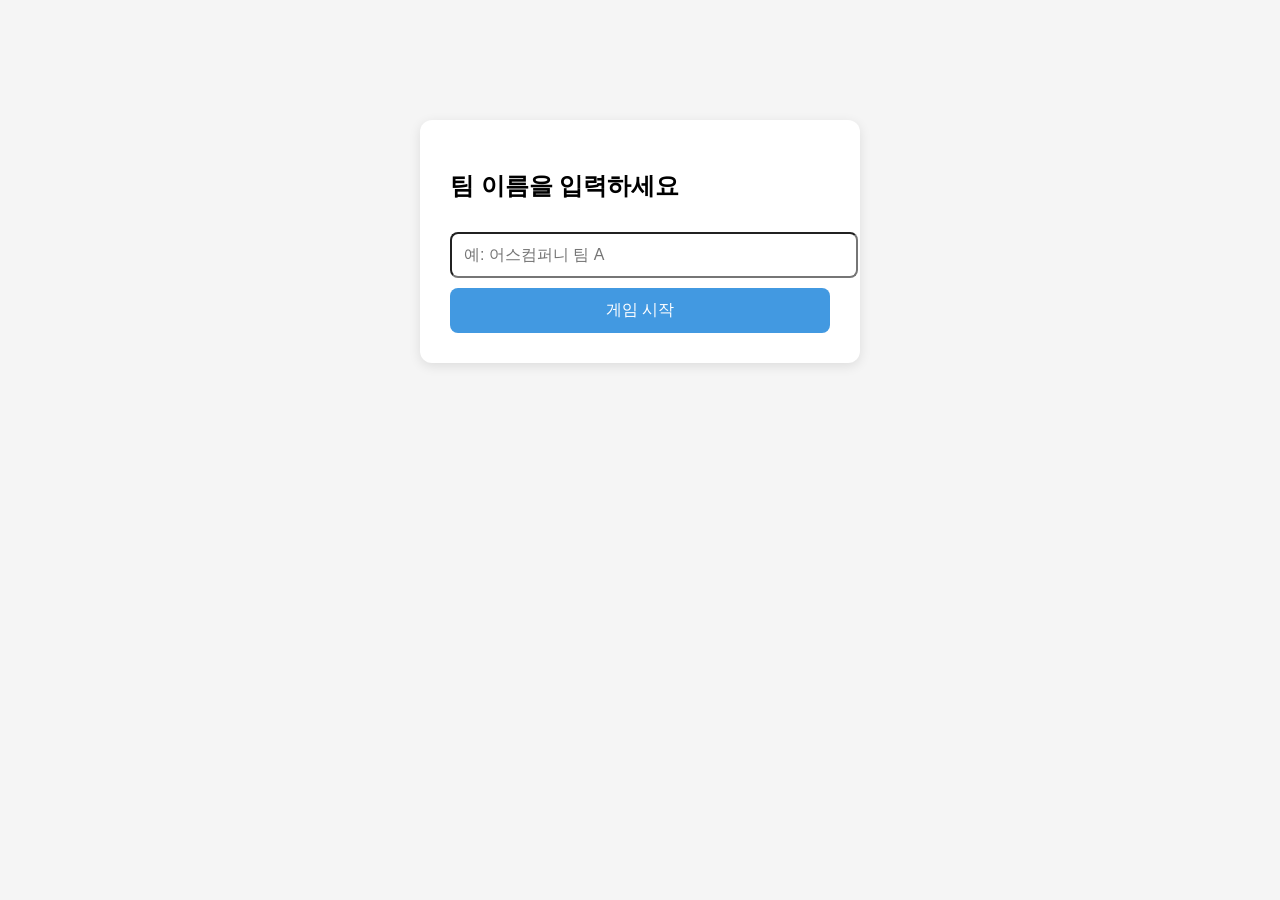
==== static/index.html @ 648f26be "Update static/index.html" ====
<!DOCTYPE html>
<html lang="ko">
<head>
<meta charset="UTF-8">
<title>팀 이름 입력</title>
<style>
body { font-family: Arial; display:flex; justify-content:center; margin-top:120px; background:#f5f5f5; }
.box { width:380px; padding:30px; background:white; border-radius:12px; box-shadow:0 3px 12px rgba(0,0,0,0.1); }
input, button { width:100%; padding:12px; margin-top:10px; border-radius:8px; font-size:16px; }
button { background:#4299e1; color:white; border:none; cursor:pointer; }
button:hover { background:#3182ce; }
</style>
</head>

<body>
<div class="box">
    <h2>팀 이름을 입력하세요</h2>
    <input id="team" placeholder="예: 어스컴퍼니 팀 A">
    <button onclick="goGame()">게임 시작</button>
</div>

<script>
function goGame() {
    const t = document.getElementById("team").value.trim();
    if (!t) { alert("팀 이름을 입력하세요"); return; }
    localStorage.setItem("team_name", t);
    location.href = "/game";
}
</script>

</body>
</html>
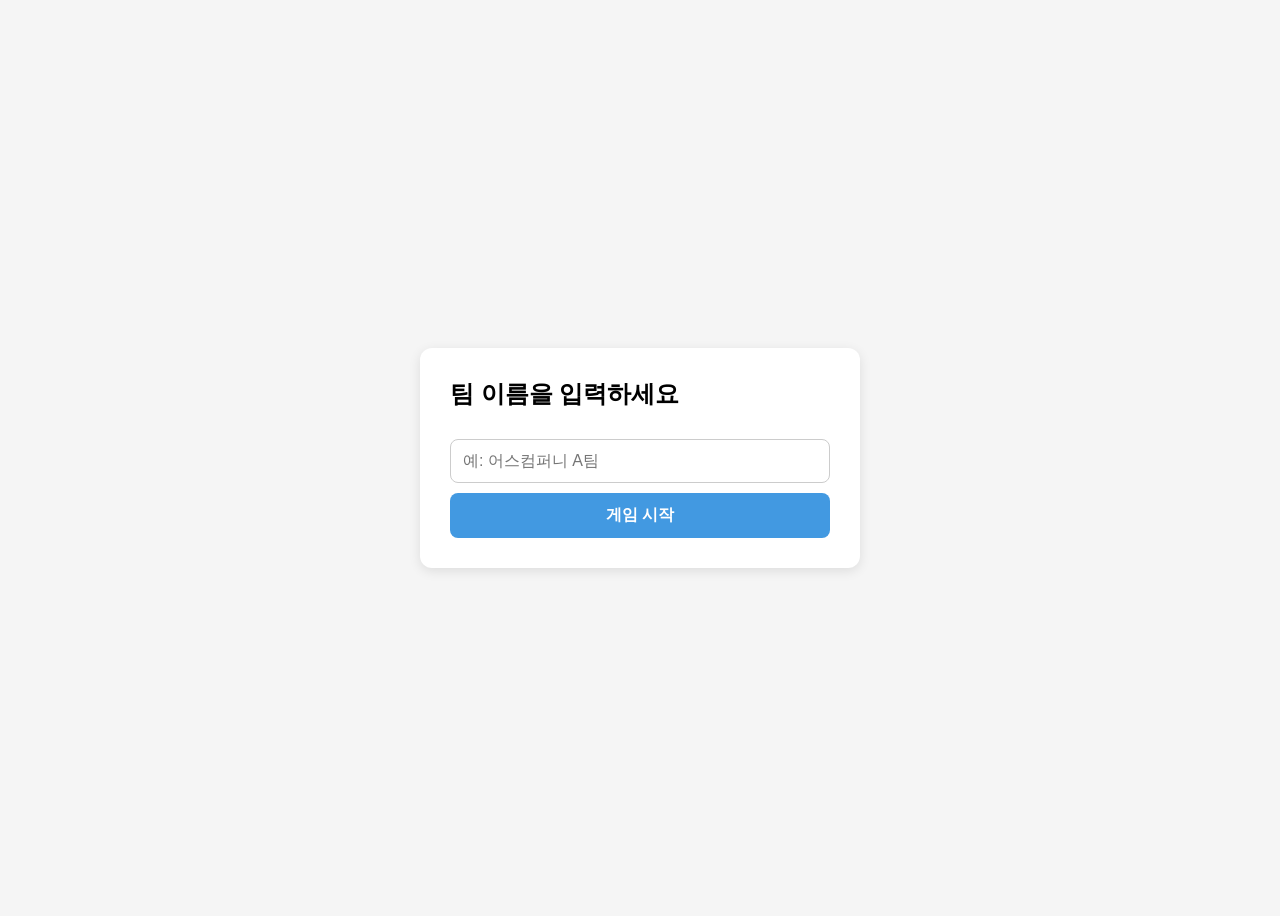
==== commit f013023a: "Update static/index.html" ====
--- a/static/index.html
+++ b/static/index.html
@@ -4,29 +4,65 @@
 <meta charset="UTF-8">
 <title>팀 이름 입력</title>
 <style>
-body { font-family: Arial; display:flex; justify-content:center; margin-top:120px; background:#f5f5f5; }
-.box { width:380px; padding:30px; background:white; border-radius:12px; box-shadow:0 3px 12px rgba(0,0,0,0.1); }
-input, button { width:100%; padding:12px; margin-top:10px; border-radius:8px; font-size:16px; }
-button { background:#4299e1; color:white; border:none; cursor:pointer; }
-button:hover { background:#3182ce; }
+body {
+    font-family: Arial, sans-serif;
+    background: #f5f5f5;
+    display: flex;
+    justify-content: center;
+    align-items: center;
+    height: 100vh;
+}
+.box {
+    width: 380px;
+    padding: 30px;
+    background: white;
+    border-radius: 12px;
+    box-shadow: 0 3px 12px rgba(0,0,0,0.1);
+}
+h2 {
+    margin-top: 0;
+}
+input, button {
+    width: 100%;
+    padding: 12px;
+    margin-top: 10px;
+    border-radius: 8px;
+    font-size: 16px;
+    box-sizing: border-box;
+}
+input {
+    border: 1px solid #ccc;
+}
+button {
+    background: #4299e1;
+    color: white;
+    border: none;
+    cursor: pointer;
+    font-weight: bold;
+}
+button:hover {
+    background: #3182ce;
+}
 </style>
 </head>
 
 <body>
 <div class="box">
     <h2>팀 이름을 입력하세요</h2>
-    <input id="team" placeholder="예: 어스컴퍼니 팀 A">
+    <input id="team" placeholder="예: 어스컴퍼니 A팀">
     <button onclick="goGame()">게임 시작</button>
 </div>
 
 <script>
 function goGame() {
     const t = document.getElementById("team").value.trim();
-    if (!t) { alert("팀 이름을 입력하세요"); return; }
+    if (!t) {
+        alert("팀 이름을 입력하세요.");
+        return;
+    }
     localStorage.setItem("team_name", t);
     location.href = "/game";
 }
 </script>
-
 </body>
 </html>
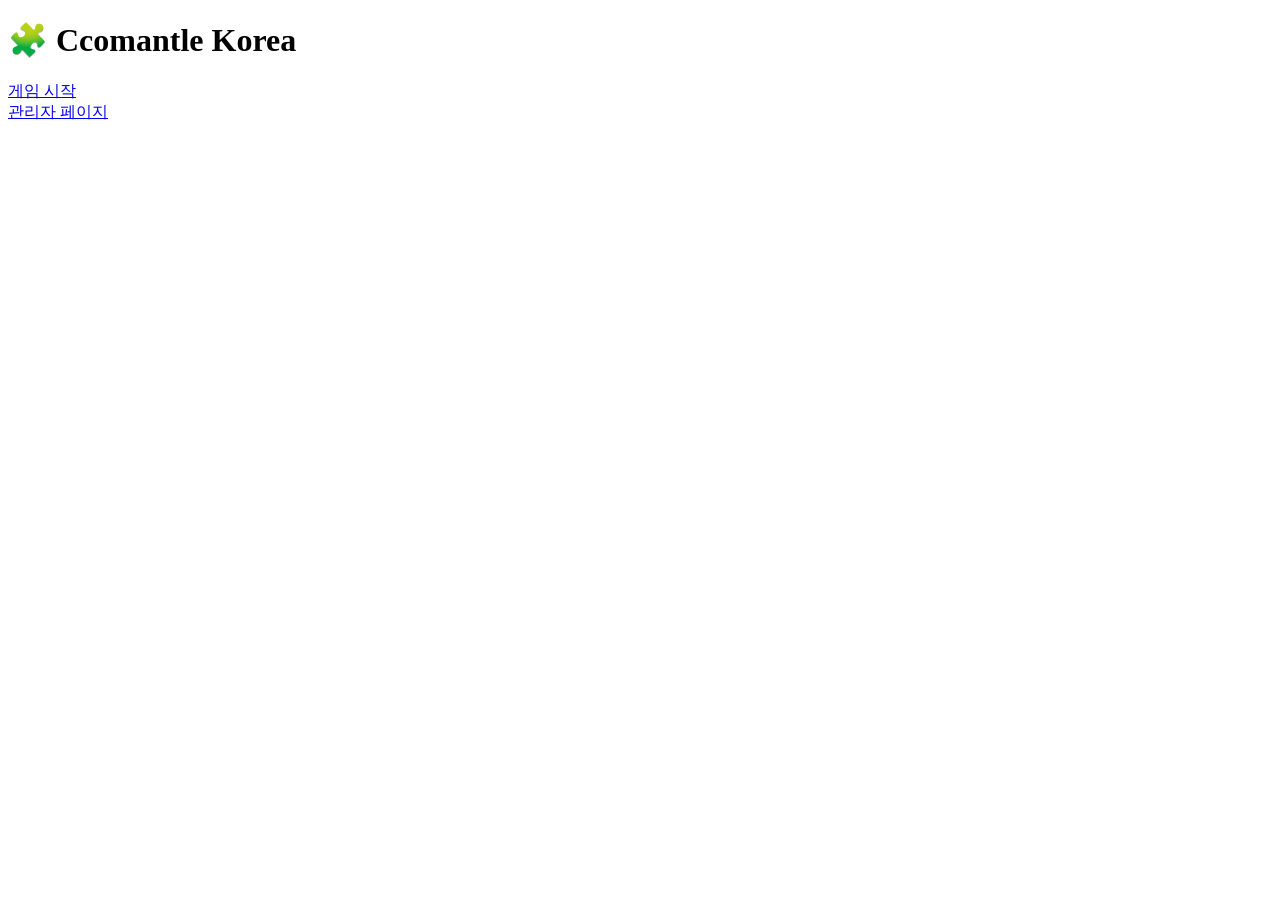
==== commit 1fef1c61: "Update static/index.html" ====
--- a/static/index.html
+++ b/static/index.html
@@ -1,68 +1,12 @@
 <!DOCTYPE html>
-<html lang="ko">
+<html>
 <head>
-<meta charset="UTF-8">
-<title>팀 이름 입력</title>
-<style>
-body {
-    font-family: Arial, sans-serif;
-    background: #f5f5f5;
-    display: flex;
-    justify-content: center;
-    align-items: center;
-    height: 100vh;
-}
-.box {
-    width: 380px;
-    padding: 30px;
-    background: white;
-    border-radius: 12px;
-    box-shadow: 0 3px 12px rgba(0,0,0,0.1);
-}
-h2 {
-    margin-top: 0;
-}
-input, button {
-    width: 100%;
-    padding: 12px;
-    margin-top: 10px;
-    border-radius: 8px;
-    font-size: 16px;
-    box-sizing: border-box;
-}
-input {
-    border: 1px solid #ccc;
-}
-button {
-    background: #4299e1;
-    color: white;
-    border: none;
-    cursor: pointer;
-    font-weight: bold;
-}
-button:hover {
-    background: #3182ce;
-}
-</style>
+    <meta charset="UTF-8">
+    <title>Ccomantle Korea</title>
 </head>
-
 <body>
-<div class="box">
-    <h2>팀 이름을 입력하세요</h2>
-    <input id="team" placeholder="예: 어스컴퍼니 A팀">
-    <button onclick="goGame()">게임 시작</button>
-</div>
-
-<script>
-function goGame() {
-    const t = document.getElementById("team").value.trim();
-    if (!t) {
-        alert("팀 이름을 입력하세요.");
-        return;
-    }
-    localStorage.setItem("team_name", t);
-    location.href = "/game";
-}
-</script>
+    <h1>🧩 Ccomantle Korea</h1>
+    <a href="/game">게임 시작</a><br>
+    <a href="/admin">관리자 페이지</a>
 </body>
 </html>
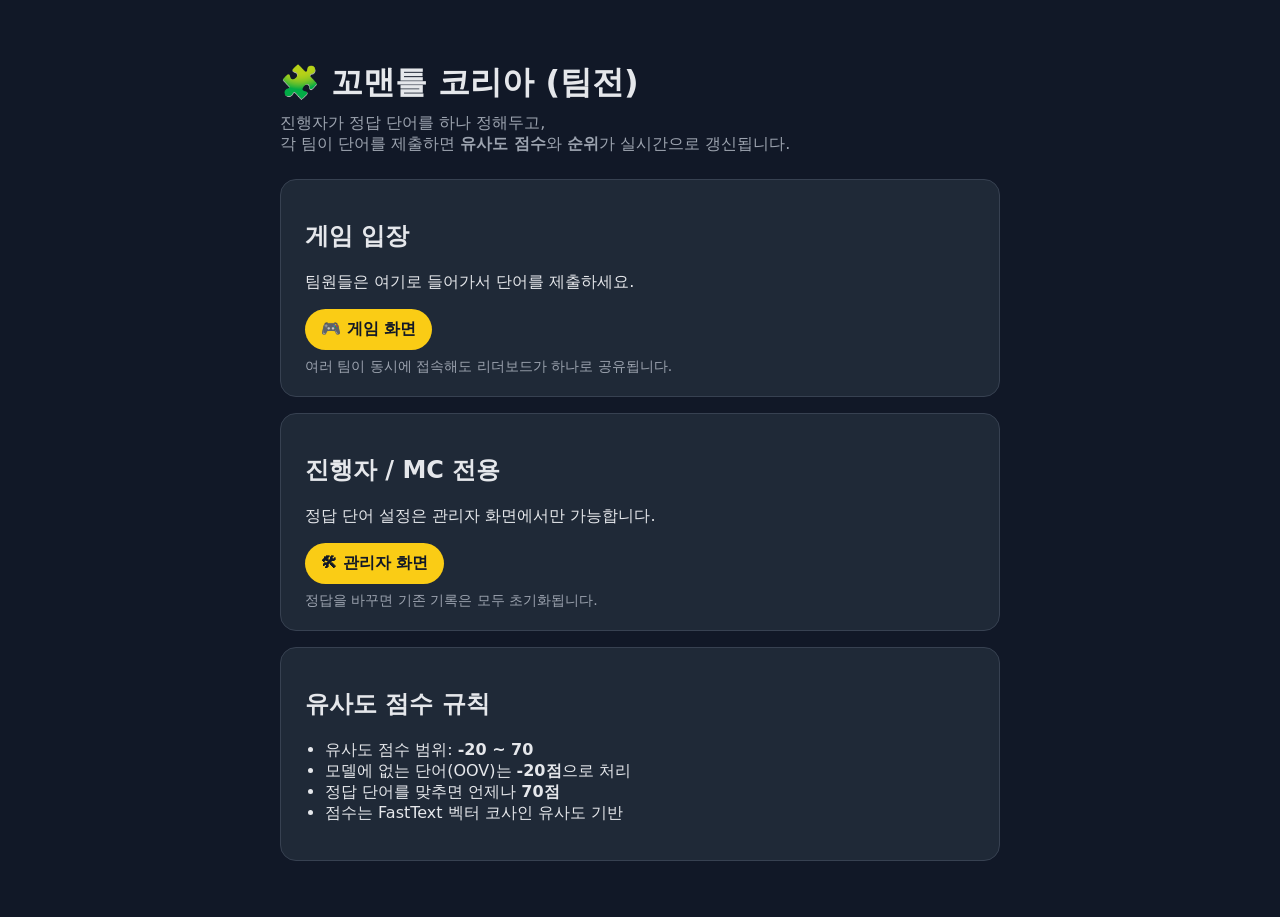
==== commit e0f07fb0: "Update static/index.html" ====
--- a/static/index.html
+++ b/static/index.html
@@ -1,12 +1,86 @@
 <!DOCTYPE html>
-<html>
+<html lang="ko">
 <head>
-    <meta charset="UTF-8">
-    <title>Ccomantle Korea</title>
+    <meta charset="UTF-8" />
+    <title>꼬맨틀 코리아 - 메인</title>
+    <style>
+        body {
+            font-family: system-ui, -apple-system, BlinkMacSystemFont, "Segoe UI", sans-serif;
+            margin: 0;
+            padding: 40px 24px;
+            background: #111827;
+            color: #e5e7eb;
+        }
+        .container {
+            max-width: 720px;
+            margin: 0 auto;
+        }
+        h1 {
+            font-size: 32px;
+            margin-bottom: 8px;
+        }
+        .subtitle {
+            color: #9ca3af;
+            margin-bottom: 24px;
+        }
+        .card {
+            background: #1f2937;
+            border-radius: 16px;
+            padding: 20px 24px;
+            margin-bottom: 16px;
+            border: 1px solid #374151;
+        }
+        a.button {
+            display: inline-block;
+            padding: 10px 16px;
+            border-radius: 9999px;
+            text-decoration: none;
+            color: #111827;
+            background: #facc15;
+            font-weight: 600;
+            margin-right: 8px;
+        }
+        .hint {
+            font-size: 14px;
+            color: #9ca3af;
+            margin-top: 8px;
+        }
+        ul {
+            padding-left: 20px;
+        }
+    </style>
 </head>
 <body>
-    <h1>🧩 Ccomantle Korea</h1>
-    <a href="/game">게임 시작</a><br>
-    <a href="/admin">관리자 페이지</a>
+<div class="container">
+    <h1>🧩 꼬맨틀 코리아 (팀전)</h1>
+    <div class="subtitle">
+        진행자가 정답 단어를 하나 정해두고,<br />
+        각 팀이 단어를 제출하면 <strong>유사도 점수</strong>와 <strong>순위</strong>가 실시간으로 갱신됩니다.
+    </div>
+
+    <div class="card">
+        <h2>게임 입장</h2>
+        <p>팀원들은 여기로 들어가서 단어를 제출하세요.</p>
+        <a href="/game" class="button">🎮 게임 화면</a>
+        <div class="hint">여러 팀이 동시에 접속해도 리더보드가 하나로 공유됩니다.</div>
+    </div>
+
+    <div class="card">
+        <h2>진행자 / MC 전용</h2>
+        <p>정답 단어 설정은 관리자 화면에서만 가능합니다.</p>
+        <a href="/admin" class="button">🛠 관리자 화면</a>
+        <div class="hint">정답을 바꾸면 기존 기록은 모두 초기화됩니다.</div>
+    </div>
+
+    <div class="card">
+        <h2>유사도 점수 규칙</h2>
+        <ul>
+            <li>유사도 점수 범위: <strong>-20 ~ 70</strong></li>
+            <li>모델에 없는 단어(OOV)는 <strong>-20점</strong>으로 처리</li>
+            <li>정답 단어를 맞추면 언제나 <strong>70점</strong></li>
+            <li>점수는 FastText 벡터 코사인 유사도 기반</li>
+        </ul>
+    </div>
+</div>
 </body>
 </html>
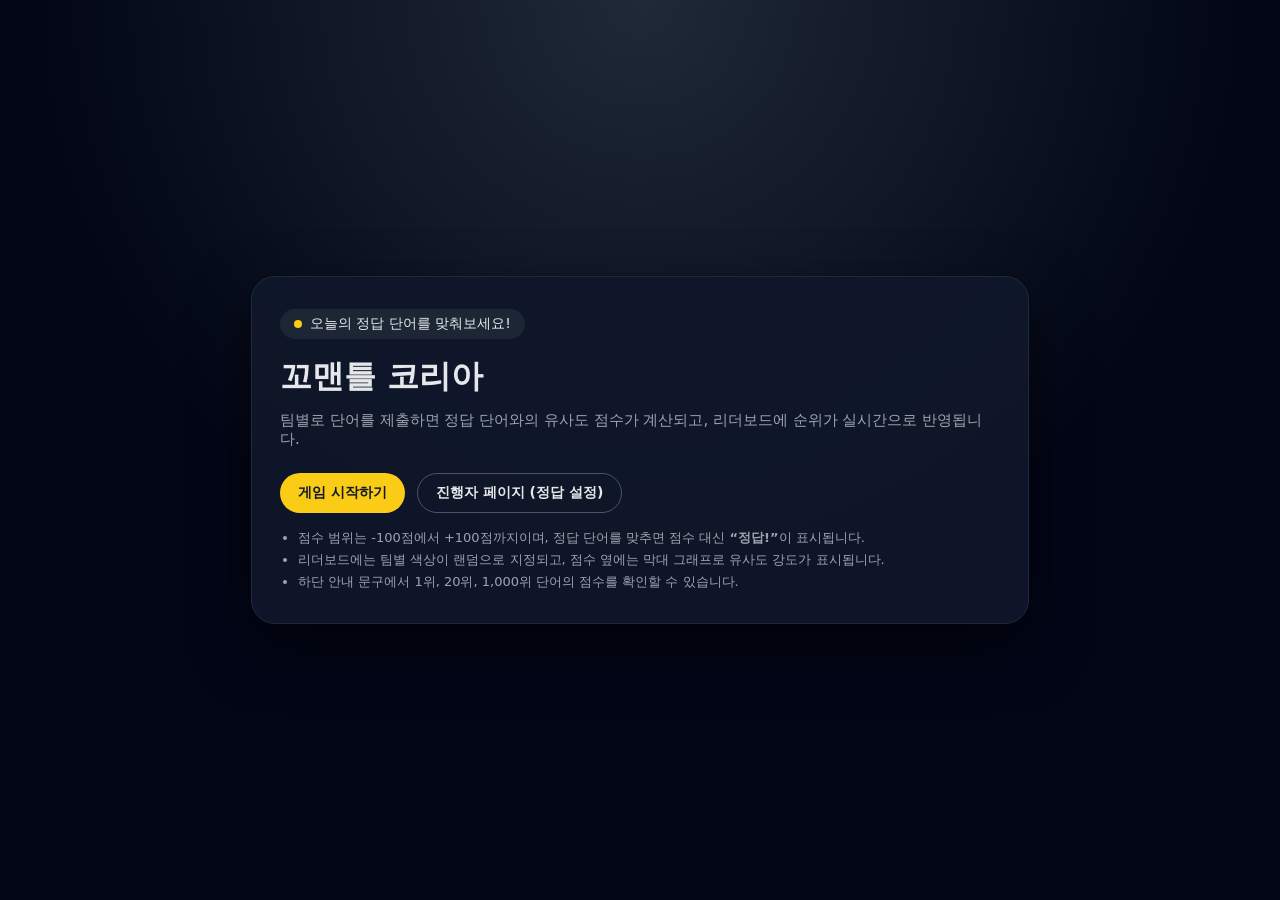
==== commit 1aab85f8: "Update static/index.html" ====
--- a/static/index.html
+++ b/static/index.html
@@ -2,85 +2,110 @@
 <html lang="ko">
 <head>
     <meta charset="UTF-8" />
-    <title>꼬맨틀 코리아 - 메인</title>
+    <title>꼬맨틀 코리아</title>
     <style>
         body {
+            margin: 0;
+            padding: 0;
             font-family: system-ui, -apple-system, BlinkMacSystemFont, "Segoe UI", sans-serif;
-            margin: 0;
-            padding: 40px 24px;
-            background: #111827;
+            background: radial-gradient(circle at top, #1f2937 0, #020617 55%);
             color: #e5e7eb;
+            min-height: 100vh;
+            display: flex;
+            align-items: center;
+            justify-content: center;
         }
         .container {
             max-width: 720px;
-            margin: 0 auto;
+            padding: 32px 28px;
+            border-radius: 24px;
+            background: rgba(15, 23, 42, 0.95);
+            border: 1px solid #1f2937;
+            box-shadow: 0 24px 60px rgba(0, 0, 0, 0.6);
         }
         h1 {
             font-size: 32px;
-            margin-bottom: 8px;
+            margin: 0 0 12px 0;
         }
         .subtitle {
+            font-size: 15px;
             color: #9ca3af;
             margin-bottom: 24px;
         }
-        .card {
-            background: #1f2937;
-            border-radius: 16px;
-            padding: 20px 24px;
+        .tagline {
+            font-size: 14px;
+            color: #e5e7eb;
+            background: rgba(31, 41, 55, 0.9);
+            border-radius: 9999px;
+            display: inline-flex;
+            align-items: center;
+            gap: 8px;
+            padding: 6px 14px;
             margin-bottom: 16px;
-            border: 1px solid #374151;
+        }
+        .tag-dot {
+            width: 8px;
+            height: 8px;
+            border-radius: 9999px;
+            background: #facc15;
+        }
+        .btn-row {
+            display: flex;
+            gap: 12px;
+            margin-top: 12px;
         }
         a.button {
-            display: inline-block;
-            padding: 10px 16px;
+            display: inline-flex;
+            align-items: center;
+            justify-content: center;
+            padding: 10px 18px;
             border-radius: 9999px;
             text-decoration: none;
+            font-size: 14px;
+            font-weight: 600;
+            cursor: pointer;
+        }
+        a.button-primary {
+            background: #facc15;
             color: #111827;
-            background: #facc15;
-            font-weight: 600;
-            margin-right: 8px;
         }
-        .hint {
-            font-size: 14px;
-            color: #9ca3af;
-            margin-top: 8px;
+        a.button-outline {
+            background: transparent;
+            color: #e5e7eb;
+            border: 1px solid #4b5563;
         }
         ul {
-            padding-left: 20px;
+            margin: 16px 0 0 18px;
+            padding: 0;
+            font-size: 13px;
+            color: #9ca3af;
+        }
+        li + li {
+            margin-top: 4px;
         }
     </style>
 </head>
 <body>
 <div class="container">
-    <h1>🧩 꼬맨틀 코리아 (팀전)</h1>
+    <div class="tagline">
+        <span class="tag-dot"></span>
+        오늘의 정답 단어를 맞춰보세요!
+    </div>
+    <h1>꼬맨틀 코리아</h1>
     <div class="subtitle">
-        진행자가 정답 단어를 하나 정해두고,<br />
-        각 팀이 단어를 제출하면 <strong>유사도 점수</strong>와 <strong>순위</strong>가 실시간으로 갱신됩니다.
+        팀별로 단어를 제출하면 정답 단어와의 유사도 점수가 계산되고, 리더보드에 순위가 실시간으로 반영됩니다.
     </div>
 
-    <div class="card">
-        <h2>게임 입장</h2>
-        <p>팀원들은 여기로 들어가서 단어를 제출하세요.</p>
-        <a href="/game" class="button">🎮 게임 화면</a>
-        <div class="hint">여러 팀이 동시에 접속해도 리더보드가 하나로 공유됩니다.</div>
+    <div class="btn-row">
+        <a href="/game" class="button button-primary">게임 시작하기</a>
+        <a href="/admin" class="button button-outline">진행자 페이지 (정답 설정)</a>
     </div>
 
-    <div class="card">
-        <h2>진행자 / MC 전용</h2>
-        <p>정답 단어 설정은 관리자 화면에서만 가능합니다.</p>
-        <a href="/admin" class="button">🛠 관리자 화면</a>
-        <div class="hint">정답을 바꾸면 기존 기록은 모두 초기화됩니다.</div>
-    </div>
-
-    <div class="card">
-        <h2>유사도 점수 규칙</h2>
-        <ul>
-            <li>유사도 점수 범위: <strong>-20 ~ 70</strong></li>
-            <li>모델에 없는 단어(OOV)는 <strong>-20점</strong>으로 처리</li>
-            <li>정답 단어를 맞추면 언제나 <strong>70점</strong></li>
-            <li>점수는 FastText 벡터 코사인 유사도 기반</li>
-        </ul>
-    </div>
+    <ul>
+        <li>점수 범위는 -100점에서 +100점까지이며, 정답 단어를 맞추면 점수 대신 <strong>“정답!”</strong>이 표시됩니다.</li>
+        <li>리더보드에는 팀별 색상이 랜덤으로 지정되고, 점수 옆에는 막대 그래프로 유사도 강도가 표시됩니다.</li>
+        <li>하단 안내 문구에서 1위, 20위, 1,000위 단어의 점수를 확인할 수 있습니다.</li>
+    </ul>
 </div>
 </body>
 </html>
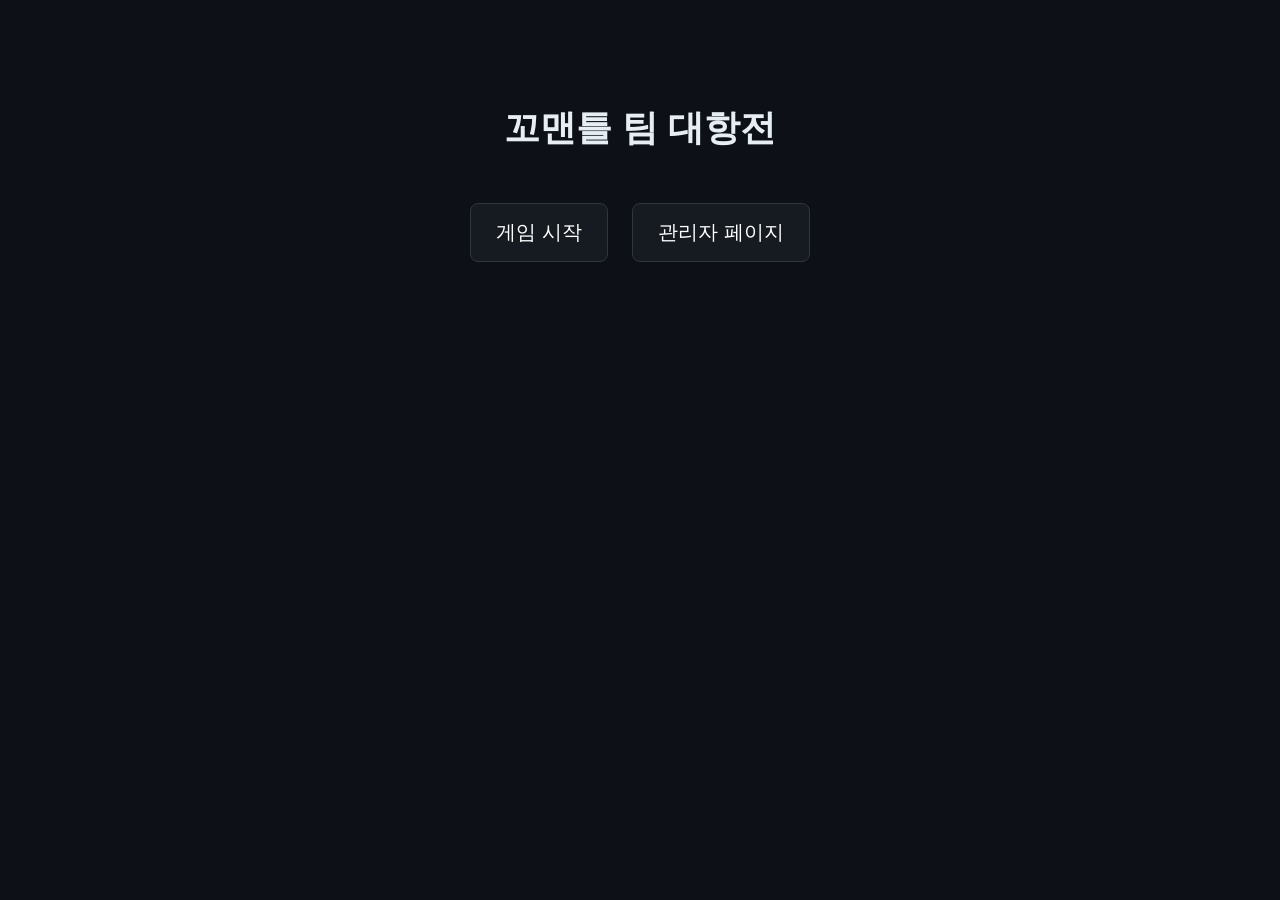
==== commit 5026df29: "Update static/index.html" ====
--- a/static/index.html
+++ b/static/index.html
@@ -2,110 +2,40 @@
 <html lang="ko">
 <head>
     <meta charset="UTF-8" />
-    <title>꼬맨틀 코리아</title>
+    <title>꼬맨틀 메인</title>
     <style>
         body {
+            background: #0d1117;
+            color: #e6edf3;
+            font-family: Arial, sans-serif;
+            text-align: center;
             margin: 0;
-            padding: 0;
-            font-family: system-ui, -apple-system, BlinkMacSystemFont, "Segoe UI", sans-serif;
-            background: radial-gradient(circle at top, #1f2937 0, #020617 55%);
-            color: #e5e7eb;
-            min-height: 100vh;
-            display: flex;
-            align-items: center;
-            justify-content: center;
-        }
-        .container {
-            max-width: 720px;
-            padding: 32px 28px;
-            border-radius: 24px;
-            background: rgba(15, 23, 42, 0.95);
-            border: 1px solid #1f2937;
-            box-shadow: 0 24px 60px rgba(0, 0, 0, 0.6);
+            padding-top: 80px;
         }
         h1 {
-            font-size: 32px;
-            margin: 0 0 12px 0;
+            font-size: 36px;
+            margin-bottom: 40px;
         }
-        .subtitle {
-            font-size: 15px;
-            color: #9ca3af;
-            margin-bottom: 24px;
+        a {
+            display: inline-block;
+            padding: 15px 25px;
+            margin: 10px;
+            font-size: 20px;
+            background: #161b22;
+            border: 1px solid #30363d;
+            color: #fff;
+            text-decoration: none;
+            border-radius: 8px;
         }
-        .tagline {
-            font-size: 14px;
-            color: #e5e7eb;
-            background: rgba(31, 41, 55, 0.9);
-            border-radius: 9999px;
-            display: inline-flex;
-            align-items: center;
-            gap: 8px;
-            padding: 6px 14px;
-            margin-bottom: 16px;
-        }
-        .tag-dot {
-            width: 8px;
-            height: 8px;
-            border-radius: 9999px;
-            background: #facc15;
-        }
-        .btn-row {
-            display: flex;
-            gap: 12px;
-            margin-top: 12px;
-        }
-        a.button {
-            display: inline-flex;
-            align-items: center;
-            justify-content: center;
-            padding: 10px 18px;
-            border-radius: 9999px;
-            text-decoration: none;
-            font-size: 14px;
-            font-weight: 600;
-            cursor: pointer;
-        }
-        a.button-primary {
-            background: #facc15;
-            color: #111827;
-        }
-        a.button-outline {
-            background: transparent;
-            color: #e5e7eb;
-            border: 1px solid #4b5563;
-        }
-        ul {
-            margin: 16px 0 0 18px;
-            padding: 0;
-            font-size: 13px;
-            color: #9ca3af;
-        }
-        li + li {
-            margin-top: 4px;
+        a:hover {
+            background: #238636;
+            border-color: #238636;
         }
     </style>
 </head>
 <body>
-<div class="container">
-    <div class="tagline">
-        <span class="tag-dot"></span>
-        오늘의 정답 단어를 맞춰보세요!
-    </div>
-    <h1>꼬맨틀 코리아</h1>
-    <div class="subtitle">
-        팀별로 단어를 제출하면 정답 단어와의 유사도 점수가 계산되고, 리더보드에 순위가 실시간으로 반영됩니다.
-    </div>
-
-    <div class="btn-row">
-        <a href="/game" class="button button-primary">게임 시작하기</a>
-        <a href="/admin" class="button button-outline">진행자 페이지 (정답 설정)</a>
-    </div>
-
-    <ul>
-        <li>점수 범위는 -100점에서 +100점까지이며, 정답 단어를 맞추면 점수 대신 <strong>“정답!”</strong>이 표시됩니다.</li>
-        <li>리더보드에는 팀별 색상이 랜덤으로 지정되고, 점수 옆에는 막대 그래프로 유사도 강도가 표시됩니다.</li>
-        <li>하단 안내 문구에서 1위, 20위, 1,000위 단어의 점수를 확인할 수 있습니다.</li>
-    </ul>
-</div>
+    <h1>꼬맨틀 팀 대항전</h1>
+    <a href="/game">게임 시작</a>
+    <a href="/admin">관리자 페이지</a>
 </body>
 </html>
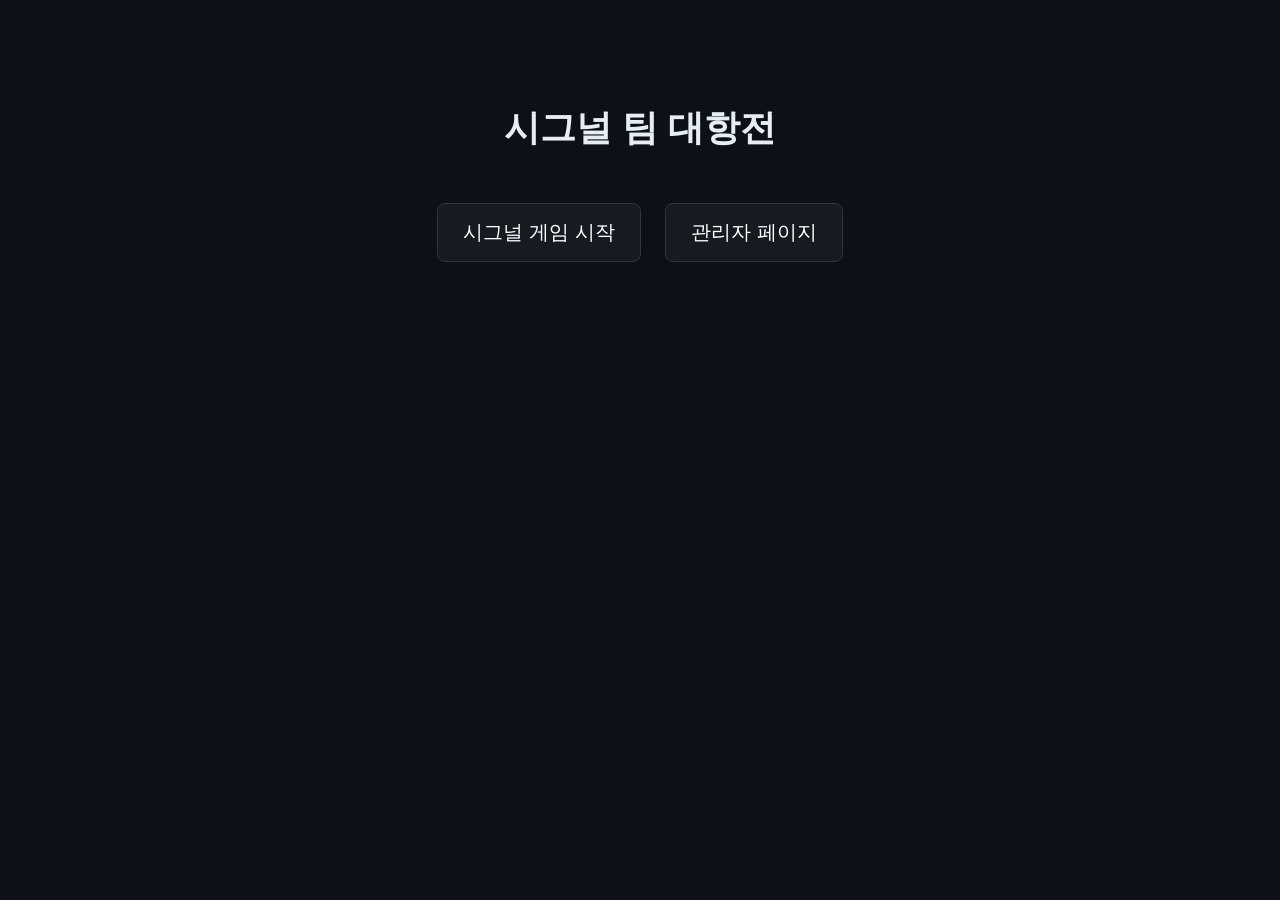
==== commit 9bae3c0b: "색상 수정 및 게임 이름 변경" ====
--- a/static/index.html
+++ b/static/index.html
@@ -2,7 +2,7 @@
 <html lang="ko">
 <head>
     <meta charset="UTF-8" />
-    <title>꼬맨틀 메인</title>
+    <title>시그널 메인</title>
     <style>
         body {
             background: #0d1117;
@@ -34,8 +34,8 @@
     </style>
 </head>
 <body>
-    <h1>꼬맨틀 팀 대항전</h1>
-    <a href="/game">게임 시작</a>
+    <h1>시그널 팀 대항전</h1>
+    <a href="/game">시그널 게임 시작</a>
     <a href="/admin">관리자 페이지</a>
 </body>
 </html>
